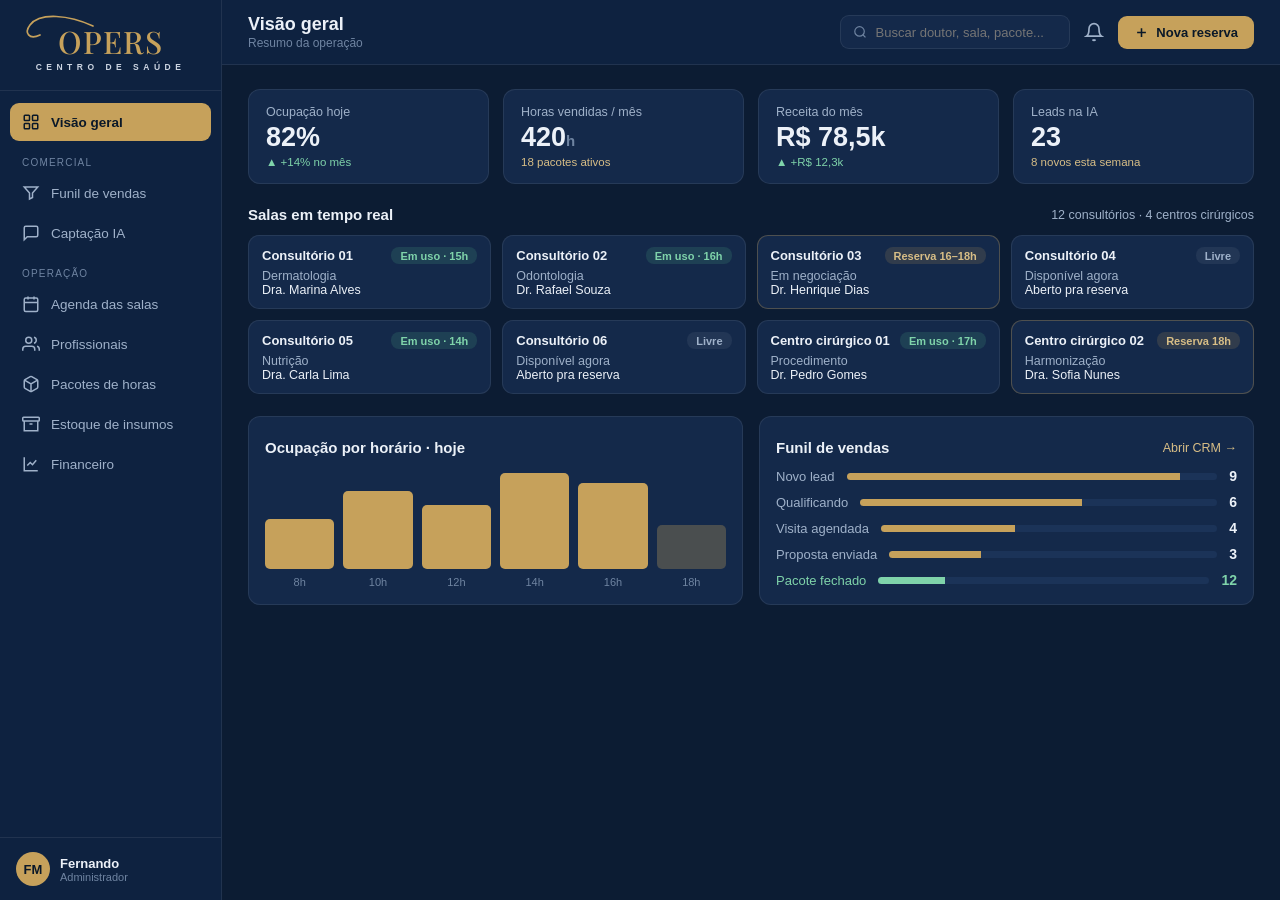
==== index.html @ e20039f2 "Sistema Opers Med + App do profissional" ====
<!doctype html>
<html lang="pt-br">
<head>
<meta charset="utf-8" />
<meta name="viewport" content="width=device-width, initial-scale=1" />
<title>OPERS — Sistema de Gestão</title>
<link rel="preconnect" href="https://fonts.googleapis.com">
<link rel="preconnect" href="https://fonts.gstatic.com" crossorigin>
<link href="https://fonts.googleapis.com/css2?family=Playfair+Display:wght@500;600&display=swap" rel="stylesheet">
<style>
  :root{
    --navy0:#0A1828; --navy1:#0C1C33; --navy2:#0E2240; --navy3:#14294A; --navy4:#1B3358;
    --gold:#C6A15B; --gold-l:#D8BE86; --gold-bg:rgba(198,161,91,0.16); --gold-br:rgba(198,161,91,0.32);
    --txt:#ECF1F8; --txt2:#9FB1C9; --txt3:#6F84A1;
    --green:#7FD3AA; --green-bg:rgba(84,185,138,0.16);
    --red:#E08A82; --red-bg:rgba(224,138,130,0.15);
    --br:rgba(255,255,255,0.08); --br2:rgba(255,255,255,0.14);
  }
  *{box-sizing:border-box;margin:0;padding:0}
  body{font-family:-apple-system,BlinkMacSystemFont,'Segoe UI',Roboto,Helvetica,Arial,sans-serif;background:var(--navy1);color:var(--txt);height:100vh;overflow:hidden;font-size:14px}
  .app{display:flex;height:100vh}
  /* Sidebar */
  .side{width:222px;background:var(--navy2);border-right:1px solid var(--br);display:flex;flex-direction:column;flex-shrink:0}
  .brand{display:flex;align-items:center;justify-content:center;padding:22px 20px 18px;border-bottom:1px solid var(--br)}
  .brand .logowrap{position:relative;display:inline-block;text-align:center;padding-top:4px}
  .brand .flourish{position:absolute;top:-9px;left:-13px;width:74px;height:40px;overflow:visible;pointer-events:none}
  .brand .logo{font-family:'Playfair Display',Georgia,serif;color:var(--gold);font-size:31px;letter-spacing:1px;line-height:1;font-weight:500}
  .brand .sub{font-size:8.5px;color:#CDD5E2;letter-spacing:4.5px;margin-top:5px;font-weight:600}
  .nav{flex:1;padding:12px 10px;overflow-y:auto}
  .nav-i{display:flex;align-items:center;gap:11px;padding:10px 12px;border-radius:9px;color:var(--txt2);cursor:pointer;font-size:13.5px;margin-bottom:2px;transition:background .12s}
  .nav-i:hover{background:var(--navy3);color:var(--txt)}
  .nav-i.on{background:var(--gold);color:var(--navy0);font-weight:600}
  .nav-i svg{width:18px;height:18px;flex-shrink:0}
  .nav-sec{font-size:10px;color:var(--txt3);letter-spacing:1.2px;text-transform:uppercase;padding:14px 12px 6px}
  .side-foot{padding:14px 16px;border-top:1px solid var(--br);display:flex;align-items:center;gap:10px}
  .avatar{width:34px;height:34px;border-radius:50%;background:var(--gold);color:var(--navy0);display:flex;align-items:center;justify-content:center;font-weight:600;font-size:13px;flex-shrink:0}
  /* Main */
  .main{flex:1;display:flex;flex-direction:column;min-width:0}
  .top{display:flex;align-items:center;justify-content:space-between;padding:14px 26px;border-bottom:1px solid var(--br);background:var(--navy2);flex-shrink:0}
  .top h1{font-size:18px;font-weight:600}
  .top .crumb{font-size:12px;color:var(--txt3);margin-top:1px}
  .top-r{display:flex;align-items:center;gap:14px}
  .search{display:flex;align-items:center;gap:8px;background:var(--navy3);border:1px solid var(--br);border-radius:9px;padding:8px 12px;color:var(--txt3);width:230px}
  .search input{background:none;border:none;color:var(--txt);outline:none;font-size:13px;width:100%}
  .btn{background:var(--gold);color:var(--navy0);border:none;border-radius:9px;padding:9px 16px;font-size:13px;font-weight:600;cursor:pointer;display:inline-flex;align-items:center;gap:7px}
  .btn:hover{background:var(--gold-l)}
  .btn.ghost{background:transparent;color:var(--txt2);border:1px solid var(--br2)}
  .btn.ghost:hover{background:var(--navy3);color:var(--txt)}
  .icon-btn{color:var(--txt2);cursor:pointer;display:flex}
  .icon-btn:hover{color:var(--txt)}
  .content{flex:1;overflow-y:auto;padding:24px 26px}
  .screen{display:none}
  .screen.on{display:block;animation:fade .25s ease}
  @keyframes fade{from{opacity:0;transform:translateY(6px)}to{opacity:1;transform:none}}
  /* Cards & grids */
  .kpis{display:grid;grid-template-columns:repeat(4,1fr);gap:14px;margin-bottom:22px}
  .kpi{background:var(--navy3);border:1px solid var(--br);border-radius:12px;padding:15px 17px}
  .kpi .l{font-size:12.5px;color:var(--txt2)}
  .kpi .v{font-size:27px;font-weight:600;margin:3px 0}
  .kpi .d{font-size:11.5px}
  .up{color:var(--green)} .gd{color:var(--gold-l)} .dn{color:var(--red)} .mut{color:var(--txt3)}
  .sec-h{display:flex;align-items:center;justify-content:space-between;margin:6px 0 12px}
  .sec-h h2{font-size:15px;font-weight:600}
  .sec-h .meta{font-size:12.5px;color:var(--txt2)}
  .card{background:var(--navy3);border:1px solid var(--br);border-radius:12px;padding:16px}
  .grid2{display:grid;grid-template-columns:1fr 1fr;gap:16px}
  .rooms{display:grid;grid-template-columns:repeat(4,minmax(0,1fr));gap:11px;margin-bottom:22px}
  .room{background:var(--navy3);border:1px solid var(--br);border-radius:11px;padding:11px 13px}
  .room.r-res{border-color:var(--gold-br)} .room.r-bus{}
  .room .rt{display:flex;justify-content:space-between;align-items:center;gap:6px;flex-wrap:wrap;margin-bottom:5px}
  .room .rn{font-size:13px;font-weight:600;white-space:nowrap}
  .room .rs{font-size:12.5px;color:var(--txt2)}
  .room .rd{font-size:12.5px;color:var(--txt)}
  .pill{font-size:11px;padding:2.5px 9px;border-radius:8px;font-weight:600;white-space:nowrap}
  .p-green{background:var(--green-bg);color:var(--green)}
  .p-gold{background:var(--gold-bg);color:var(--gold-l)}
  .p-mut{background:rgba(255,255,255,0.06);color:var(--txt2)}
  .p-red{background:var(--red-bg);color:var(--red)}
  /* bars */
  .bars{display:flex;align-items:flex-end;gap:9px;height:120px}
  .bar-c{flex:1;display:flex;flex-direction:column;align-items:center;gap:7px}
  .bar{width:100%;background:var(--gold);border-radius:5px}
  .bar.lite{background:rgba(198,161,91,0.3)}
  .bar-l{font-size:11px;color:var(--txt3)}
  /* table */
  table{width:100%;border-collapse:collapse}
  th{text-align:left;font-size:11.5px;color:var(--txt3);text-transform:uppercase;letter-spacing:.5px;font-weight:600;padding:10px 12px;border-bottom:1px solid var(--br)}
  td{padding:12px;border-bottom:1px solid var(--br);font-size:13.5px;color:var(--txt)}
  tr:last-child td{border-bottom:none}
  tr:hover td{background:rgba(255,255,255,0.02)}
  .who{display:flex;align-items:center;gap:10px}
  .who .av{width:30px;height:30px;border-radius:50%;background:var(--gold-bg);color:var(--gold-l);display:flex;align-items:center;justify-content:center;font-size:11px;font-weight:600;flex-shrink:0}
  .who .nm{font-weight:600;font-size:13px} .who .sp{font-size:12px;color:var(--txt2)}
  .progress{height:6px;background:var(--navy4);border-radius:4px;overflow:hidden;width:90px;margin-top:4px}
  .progress > div{height:100%;background:var(--gold)}
  /* kanban */
  .kanban{display:grid;grid-template-columns:repeat(5,minmax(0,1fr));gap:12px;align-items:start}
  .kcol{background:var(--navy2);border:1px solid var(--br);border-radius:12px;display:flex;flex-direction:column;min-height:200px}
  .kcol-h{padding:12px 13px;border-bottom:1px solid var(--br)}
  .kcol-h .t{font-size:12.5px;font-weight:600;display:flex;align-items:center;gap:7px}
  .kcol-h .dot{width:8px;height:8px;border-radius:50%}
  .kcol-h .m{font-size:11.5px;color:var(--txt3);margin-top:3px}
  .kbody{padding:10px;display:flex;flex-direction:column;gap:9px;flex:1;min-height:60px}
  .kbody.drag{background:rgba(198,161,91,0.06);border-radius:8px}
  .lead{background:var(--navy3);border:1px solid var(--br);border-radius:10px;padding:11px;cursor:grab}
  .lead:active{cursor:grabbing}
  .lead.dragging{opacity:.4}
  .lead .ln{font-size:13px;font-weight:600}
  .lead .lsp{font-size:12px;color:var(--txt2);margin:1px 0 8px}
  .lead .lf{display:flex;align-items:center;justify-content:space-between}
  .lead .val{font-size:13px;font-weight:600;color:var(--gold-l)}
  .tag{font-size:10.5px;padding:2px 7px;border-radius:6px;font-weight:600}
  .t-ia{background:var(--gold-bg);color:var(--gold-l)} .t-traf{background:rgba(127,160,211,0.16);color:#9FB1C9} .t-ind{background:var(--green-bg);color:var(--green)}
  .lead .age{font-size:11px;color:var(--txt3);margin-top:6px}
  /* agenda */
  .agtable{width:100%;border-collapse:collapse;background:var(--navy3);border-radius:12px;overflow:hidden;border:1px solid var(--br)}
  .agtable th{padding:11px 8px;text-align:center;font-size:11.5px}
  .agtable td{padding:0;border:1px solid var(--br);text-align:center}
  .agtable td.room-lbl{text-align:left;padding:11px 13px;font-weight:600;font-size:12.5px;background:var(--navy2);white-space:nowrap}
  .slot{height:46px;display:flex;align-items:center;justify-content:center;font-size:11px;font-weight:600;cursor:default;margin:3px;border-radius:7px}
  .slot.busy{background:var(--green-bg);color:var(--green)}
  .slot.res{background:var(--gold-bg);color:var(--gold-l)}
  .slot.free{background:rgba(255,255,255,0.03);color:var(--txt3);cursor:pointer;border:1px dashed var(--br2)}
  .slot.free:hover{background:var(--gold-bg);color:var(--gold-l);border-color:var(--gold-br)}
  .legend{display:flex;gap:18px;margin:14px 2px 0;font-size:12px;color:var(--txt2)}
  .legend i{display:inline-block;width:11px;height:11px;border-radius:3px;margin-right:6px;vertical-align:-1px}
  /* plans */
  .plans{display:grid;grid-template-columns:repeat(4,1fr);gap:14px;margin-bottom:24px}
  .plan{background:var(--navy3);border:1px solid var(--br);border-radius:13px;padding:18px}
  .plan.feat{border-color:var(--gold-br);background:linear-gradient(180deg,rgba(198,161,91,0.08),var(--navy3))}
  .plan .pn{color:var(--gold-l);font-size:15px;font-weight:600}
  .plan .pp{font-size:30px;font-weight:600;margin:8px 0 2px}
  .plan .pp small{font-size:13px;color:var(--txt3);font-weight:400}
  .plan ul{list-style:none;margin:14px 0;font-size:12.5px;color:var(--txt2)}
  .plan li{padding:5px 0;display:flex;align-items:center;gap:8px}
  .plan li svg{width:15px;height:15px;color:var(--gold)}
  /* chat */
  .chat{background:var(--navy2);border:1px solid var(--br);border-radius:12px;padding:16px;height:430px;display:flex;flex-direction:column}
  .chat-h{display:flex;align-items:center;gap:10px;padding-bottom:12px;border-bottom:1px solid var(--br);margin-bottom:12px}
  .chat-msgs{flex:1;overflow-y:auto;display:flex;flex-direction:column;gap:9px;padding-right:4px}
  .msg{max-width:78%;padding:9px 12px;border-radius:12px;font-size:13px;line-height:1.45}
  .msg.them{background:var(--navy3);align-self:flex-start;border-bottom-left-radius:3px}
  .msg.ia{background:var(--gold);color:var(--navy0);align-self:flex-end;border-bottom-right-radius:3px;font-weight:500}
  .msg .tm{font-size:10px;opacity:.6;margin-top:3px;display:block}
  /* modal */
  .overlay{position:fixed;inset:0;background:rgba(5,12,24,0.66);display:none;align-items:center;justify-content:center;z-index:50}
  .overlay.on{display:flex}
  .modal{background:var(--navy2);border:1px solid var(--br2);border-radius:14px;padding:22px;width:380px;max-width:92vw}
  .modal h3{font-size:16px;margin-bottom:4px}
  .modal p.s{font-size:13px;color:var(--txt2);margin-bottom:16px}
  .field{margin-bottom:13px}
  .field label{font-size:12px;color:var(--txt2);display:block;margin-bottom:5px}
  .field select,.field input{width:100%;background:var(--navy3);border:1px solid var(--br2);border-radius:9px;padding:9px 11px;color:var(--txt);font-size:13px;outline:none}
  .modal-foot{display:flex;gap:10px;justify-content:flex-end;margin-top:18px}
  /* toast */
  .toast{position:fixed;bottom:24px;left:50%;transform:translateX(-50%) translateY(80px);background:var(--green);color:var(--navy0);padding:12px 20px;border-radius:10px;font-weight:600;font-size:13px;z-index:60;opacity:0;transition:all .3s;display:flex;align-items:center;gap:8px}
  .toast.on{transform:translateX(-50%) translateY(0);opacity:1}
  .content::-webkit-scrollbar,.chat-msgs::-webkit-scrollbar,.nav::-webkit-scrollbar{width:8px}
  .content::-webkit-scrollbar-thumb,.chat-msgs::-webkit-scrollbar-thumb{background:var(--navy4);border-radius:4px}
  .typing{display:flex;gap:4px;padding:10px 14px;background:var(--navy3);border-radius:12px;align-self:flex-start;width:fit-content}
  .typing span{width:7px;height:7px;border-radius:50%;background:var(--txt3);animation:tp 1s infinite}
  .typing span:nth-child(2){animation-delay:.2s}.typing span:nth-child(3){animation-delay:.4s}
  @keyframes tp{0%,60%,100%{opacity:.3}30%{opacity:1}}
</style>
</head>
<body>
<div class="app">
  <!-- SIDEBAR -->
  <aside class="side">
    <div class="brand">
      <div class="logowrap">
        <svg class="flourish" viewBox="0 0 74 40" fill="none"><path d="M70 13 C 46 2, 17 -1, 7 12 C 1 20, 6 27, 17 22" stroke="#C6A15B" stroke-width="1.7" stroke-linecap="round"/></svg>
        <div class="logo">OPERS</div>
        <div class="sub">CENTRO DE SAÚDE</div>
      </div>
    </div>
    <nav class="nav" id="nav">
      <div class="nav-i on" data-s="dash" data-t="Visão geral" data-c="Resumo da operação">
        <svg viewBox="0 0 24 24" fill="none" stroke="currentColor" stroke-width="2"><rect x="3" y="3" width="7" height="7" rx="1"/><rect x="14" y="3" width="7" height="7" rx="1"/><rect x="14" y="14" width="7" height="7" rx="1"/><rect x="3" y="14" width="7" height="7" rx="1"/></svg>
        Visão geral
      </div>
      <div class="nav-sec">Comercial</div>
      <div class="nav-i" data-s="funil" data-t="Funil de vendas" data-c="CRM · arraste os leads entre as etapas">
        <svg viewBox="0 0 24 24" fill="none" stroke="currentColor" stroke-width="2"><path d="M3 4h18l-7 8v6l-4 2v-8z"/></svg>
        Funil de vendas
      </div>
      <div class="nav-i" data-s="ia" data-t="Captação IA" data-c="A IA vende pacote e agenda sozinha · 24h">
        <svg viewBox="0 0 24 24" fill="none" stroke="currentColor" stroke-width="2"><path d="M21 15a2 2 0 0 1-2 2H7l-4 4V5a2 2 0 0 1 2-2h14a2 2 0 0 1 2 2z"/></svg>
        Captação IA
      </div>
      <div class="nav-sec">Operação</div>
      <div class="nav-i" data-s="agenda" data-t="Agenda das salas" data-c="Ocupação por hora · hoje">
        <svg viewBox="0 0 24 24" fill="none" stroke="currentColor" stroke-width="2"><rect x="3" y="4" width="18" height="18" rx="2"/><path d="M16 2v4M8 2v4M3 10h18"/></svg>
        Agenda das salas
      </div>
      <div class="nav-i" data-s="prof" data-t="Profissionais" data-c="Doutores com pacote ativo">
        <svg viewBox="0 0 24 24" fill="none" stroke="currentColor" stroke-width="2"><path d="M17 21v-2a4 4 0 0 0-4-4H5a4 4 0 0 0-4 4v2"/><circle cx="9" cy="7" r="4"/><path d="M23 21v-2a4 4 0 0 0-3-3.87M16 3.13a4 4 0 0 1 0 7.75"/></svg>
        Profissionais
      </div>
      <div class="nav-i" data-s="pacotes" data-t="Pacotes de horas" data-c="Planos e pacotes vendidos">
        <svg viewBox="0 0 24 24" fill="none" stroke="currentColor" stroke-width="2"><path d="M21 16V8a2 2 0 0 0-1-1.73l-7-4a2 2 0 0 0-2 0l-7 4A2 2 0 0 0 3 8v8a2 2 0 0 0 1 1.73l7 4a2 2 0 0 0 2 0l7-4A2 2 0 0 0 21 16z"/><path d="M3.27 6.96 12 12l8.73-5.04M12 22V12"/></svg>
        Pacotes de horas
      </div>
      <div class="nav-i" data-s="estoque" data-t="Estoque de insumos" data-c="Toxinas, preenchedores e bioestimuladores">
        <svg viewBox="0 0 24 24" fill="none" stroke="currentColor" stroke-width="2"><path d="M21 8v13H3V8"/><rect x="1" y="3" width="22" height="5" rx="1"/><path d="M10 12h4"/></svg>
        Estoque de insumos
      </div>
      <div class="nav-i" data-s="fin" data-t="Financeiro" data-c="Receita e renovações">
        <svg viewBox="0 0 24 24" fill="none" stroke="currentColor" stroke-width="2"><path d="M3 3v18h18"/><path d="M7 14l4-4 3 3 5-6"/></svg>
        Financeiro
      </div>
    </nav>
    <div class="side-foot">
      <div class="avatar">FM</div>
      <div>
        <div style="font-size:13px;font-weight:600">Fernando</div>
        <div style="font-size:11px;color:var(--txt3)">Administrador</div>
      </div>
    </div>
  </aside>

  <!-- MAIN -->
  <div class="main">
    <header class="top">
      <div>
        <h1 id="pageTitle">Visão geral</h1>
        <div class="crumb" id="pageCrumb">Resumo da operação</div>
      </div>
      <div class="top-r">
        <div class="search">
          <svg width="16" height="16" viewBox="0 0 24 24" fill="none" stroke="currentColor" stroke-width="2"><circle cx="11" cy="11" r="8"/><path d="m21 21-4.3-4.3"/></svg>
          <input placeholder="Buscar doutor, sala, pacote..." />
        </div>
        <div class="icon-btn">
          <svg width="20" height="20" viewBox="0 0 24 24" fill="none" stroke="currentColor" stroke-width="2"><path d="M18 8A6 6 0 0 0 6 8c0 7-3 9-3 9h18s-3-2-3-9M13.73 21a2 2 0 0 1-3.46 0"/></svg>
        </div>
        <button class="btn" id="topAction" onclick="openModal()">
          <svg width="15" height="15" viewBox="0 0 24 24" fill="none" stroke="currentColor" stroke-width="2.5"><path d="M12 5v14M5 12h14"/></svg>
          Nova reserva
        </button>
      </div>
    </header>

    <div class="content">

      <!-- DASHBOARD -->
      <section class="screen on" id="dash">
        <div class="kpis">
          <div class="kpi"><div class="l">Ocupação hoje</div><div class="v">82%</div><div class="d up">▲ +14% no mês</div></div>
          <div class="kpi"><div class="l">Horas vendidas / mês</div><div class="v">420<small style="font-size:15px;color:var(--txt3)">h</small></div><div class="d gd">18 pacotes ativos</div></div>
          <div class="kpi"><div class="l">Receita do mês</div><div class="v">R$ 78,5k</div><div class="d up">▲ +R$ 12,3k</div></div>
          <div class="kpi"><div class="l">Leads na IA</div><div class="v">23</div><div class="d gd">8 novos esta semana</div></div>
        </div>

        <div class="sec-h"><h2>Salas em tempo real</h2><span class="meta">12 consultórios · 4 centros cirúrgicos</span></div>
        <div class="rooms">
          <div class="room"><div class="rt"><span class="rn">Consultório 01</span><span class="pill p-green">Em uso · 15h</span></div><div class="rs">Dermatologia</div><div class="rd">Dra. Marina Alves</div></div>
          <div class="room"><div class="rt"><span class="rn">Consultório 02</span><span class="pill p-green">Em uso · 16h</span></div><div class="rs">Odontologia</div><div class="rd">Dr. Rafael Souza</div></div>
          <div class="room r-res"><div class="rt"><span class="rn">Consultório 03</span><span class="pill p-gold">Reserva 16–18h</span></div><div class="rs">Em negociação</div><div class="rd">Dr. Henrique Dias</div></div>
          <div class="room"><div class="rt"><span class="rn">Consultório 04</span><span class="pill p-mut">Livre</span></div><div class="rs">Disponível agora</div><div class="rd mut">Aberto pra reserva</div></div>
          <div class="room"><div class="rt"><span class="rn">Consultório 05</span><span class="pill p-green">Em uso · 14h</span></div><div class="rs">Nutrição</div><div class="rd">Dra. Carla Lima</div></div>
          <div class="room"><div class="rt"><span class="rn">Consultório 06</span><span class="pill p-mut">Livre</span></div><div class="rs">Disponível agora</div><div class="rd mut">Aberto pra reserva</div></div>
          <div class="room"><div class="rt"><span class="rn">Centro cirúrgico 01</span><span class="pill p-green">Em uso · 17h</span></div><div class="rs">Procedimento</div><div class="rd">Dr. Pedro Gomes</div></div>
          <div class="room r-res"><div class="rt"><span class="rn">Centro cirúrgico 02</span><span class="pill p-gold">Reserva 18h</span></div><div class="rs">Harmonização</div><div class="rd">Dra. Sofia Nunes</div></div>
        </div>

        <div class="grid2">
          <div class="card">
            <div class="sec-h"><h2>Ocupação por horário · hoje</h2></div>
            <div class="bars">
              <div class="bar-c"><div class="bar" style="height:50px"></div><span class="bar-l">8h</span></div>
              <div class="bar-c"><div class="bar" style="height:78px"></div><span class="bar-l">10h</span></div>
              <div class="bar-c"><div class="bar" style="height:64px"></div><span class="bar-l">12h</span></div>
              <div class="bar-c"><div class="bar" style="height:96px"></div><span class="bar-l">14h</span></div>
              <div class="bar-c"><div class="bar" style="height:86px"></div><span class="bar-l">16h</span></div>
              <div class="bar-c"><div class="bar lite" style="height:44px"></div><span class="bar-l">18h</span></div>
            </div>
          </div>
          <div class="card">
            <div class="sec-h"><h2>Funil de vendas</h2><span class="meta" style="cursor:pointer;color:var(--gold-l)" onclick="go('funil')">Abrir CRM →</span></div>
            <div style="display:flex;flex-direction:column;gap:10px">
              <div style="display:flex;align-items:center;justify-content:space-between"><span style="color:var(--txt2);font-size:13px">Novo lead</span><div style="flex:1;margin:0 12px;height:7px;background:var(--navy4);border-radius:4px;overflow:hidden"><div style="width:90%;height:100%;background:var(--gold)"></div></div><span style="font-weight:600">9</span></div>
              <div style="display:flex;align-items:center;justify-content:space-between"><span style="color:var(--txt2);font-size:13px">Qualificando</span><div style="flex:1;margin:0 12px;height:7px;background:var(--navy4);border-radius:4px;overflow:hidden"><div style="width:62%;height:100%;background:var(--gold)"></div></div><span style="font-weight:600">6</span></div>
              <div style="display:flex;align-items:center;justify-content:space-between"><span style="color:var(--txt2);font-size:13px">Visita agendada</span><div style="flex:1;margin:0 12px;height:7px;background:var(--navy4);border-radius:4px;overflow:hidden"><div style="width:40%;height:100%;background:var(--gold)"></div></div><span style="font-weight:600">4</span></div>
              <div style="display:flex;align-items:center;justify-content:space-between"><span style="color:var(--txt2);font-size:13px">Proposta enviada</span><div style="flex:1;margin:0 12px;height:7px;background:var(--navy4);border-radius:4px;overflow:hidden"><div style="width:28%;height:100%;background:var(--gold)"></div></div><span style="font-weight:600">3</span></div>
              <div style="display:flex;align-items:center;justify-content:space-between"><span style="color:var(--green);font-size:13px">Pacote fechado</span><div style="flex:1;margin:0 12px;height:7px;background:var(--navy4);border-radius:4px;overflow:hidden"><div style="width:20%;height:100%;background:var(--green)"></div></div><span style="font-weight:600;color:var(--green)">12</span></div>
            </div>
          </div>
        </div>
      </section>

      <!-- FUNIL / CRM -->
      <section class="screen" id="funil">
        <div class="kpis" style="grid-template-columns:repeat(4,1fr)">
          <div class="kpi"><div class="l">Leads no funil</div><div class="v">22</div><div class="d gd">R$ 47,2k em negociação</div></div>
          <div class="kpi"><div class="l">Taxa de conversão</div><div class="v">38%</div><div class="d up">▲ +9% no mês</div></div>
          <div class="kpi"><div class="l">Fechados no mês</div><div class="v">12</div><div class="d gd">R$ 26,1k</div></div>
          <div class="kpi"><div class="l">Vindos da IA</div><div class="v">68%</div><div class="d gd">captação automática</div></div>
        </div>
        <div class="sec-h"><h2>Pipeline comercial</h2><span class="meta">Arraste o card pra mover de etapa</span></div>
        <div class="kanban" id="kanban">
          <div class="kcol" data-col="Novo lead">
            <div class="kcol-h"><div class="t"><span class="dot" style="background:#9FB1C9"></span>Novo lead</div><div class="m" data-count>2 leads · R$ 3,3k</div></div>
            <div class="kbody">
              <div class="lead" draggable="true" data-v="1200"><div class="ln">Dra. Sofia Nunes</div><div class="lsp">Psicologia · quer 10h/mês</div><div class="lf"><span class="val">R$ 1.200</span><span class="tag t-ia">IA</span></div><div class="age">há 2 horas</div></div>
              <div class="lead" draggable="true" data-v="2100"><div class="ln">Dr. Marcos Vieira</div><div class="lsp">Cardiologia · 1 turno/sem</div><div class="lf"><span class="val">R$ 2.100</span><span class="tag t-traf">Tráfego</span></div><div class="age">há 5 horas</div></div>
            </div>
          </div>
          <div class="kcol" data-col="Qualificando">
            <div class="kcol-h"><div class="t"><span class="dot" style="background:var(--gold)"></span>Qualificando</div><div class="m" data-count>2 leads · R$ 5,0k</div></div>
            <div class="kbody">
              <div class="lead" draggable="true" data-v="2000"><div class="ln">Dra. Bianca Melo</div><div class="lsp">Estética · período integral</div><div class="lf"><span class="val">R$ 2.000</span><span class="tag t-ia">IA</span></div><div class="age">há 1 dia</div></div>
              <div class="lead" draggable="true" data-v="3000"><div class="ln">Dr. Lucas Pires</div><div class="lsp">Ortopedia · 30h</div><div class="lf"><span class="val">R$ 3.000</span><span class="tag t-ind">Indicação</span></div><div class="age">há 2 dias</div></div>
            </div>
          </div>
          <div class="kcol" data-col="Visita agendada">
            <div class="kcol-h"><div class="t"><span class="dot" style="background:var(--gold)"></span>Visita agendada</div><div class="m" data-count>1 lead · R$ 2,0k</div></div>
            <div class="kbody">
              <div class="lead" draggable="true" data-v="2000"><div class="ln">Dr. Henrique Dias</div><div class="lsp">Dermato · visita qui 14h</div><div class="lf"><span class="val">R$ 2.000</span><span class="tag t-ia">IA</span></div><div class="age">há 6 horas</div></div>
            </div>
          </div>
          <div class="kcol" data-col="Proposta enviada">
            <div class="kcol-h"><div class="t"><span class="dot" style="background:var(--gold)"></span>Proposta enviada</div><div class="m" data-count>2 leads · R$ 4,8k</div></div>
            <div class="kbody">
              <div class="lead" draggable="true" data-v="3600"><div class="ln">Dr. Tiago Ramos</div><div class="lsp">Ortopedia · Plano 40h</div><div class="lf"><span class="val">R$ 3.600</span><span class="tag t-ia">IA</span></div><div class="age">há 3 dias</div></div>
              <div class="lead" draggable="true" data-v="1150"><div class="ln">Dra. Paula Reis</div><div class="lsp">Nutrição · Plano 10h</div><div class="lf"><span class="val">R$ 1.150</span><span class="tag t-traf">Tráfego</span></div><div class="age">há 1 dia</div></div>
            </div>
          </div>
          <div class="kcol" data-col="Pacote fechado">
            <div class="kcol-h"><div class="t"><span class="dot" style="background:var(--green)"></span>Pacote fechado</div><div class="m" data-count>2 leads · R$ 4,7k</div></div>
            <div class="kbody">
              <div class="lead" draggable="true" data-v="2000"><div class="ln">Dra. Marina Alves</div><div class="lsp">Dermato · Plano 20h</div><div class="lf"><span class="val">R$ 2.000</span><span class="tag t-ia">IA</span></div><div class="age">hoje</div></div>
              <div class="lead" draggable="true" data-v="2700"><div class="ln">Dr. Rafael Souza</div><div class="lsp">Odonto · Plano 30h</div><div class="lf"><span class="val">R$ 2.700</span><span class="tag t-ind">Indicação</span></div><div class="age">ontem</div></div>
            </div>
          </div>
        </div>
      </section>

      <!-- CAPTAÇÃO IA -->
      <section class="screen" id="ia">
        <div class="grid2" style="grid-template-columns:1.1fr 1fr">
          <div class="chat">
            <div class="chat-h">
              <div class="avatar" style="background:var(--green);color:var(--navy0)">IA</div>
              <div style="flex:1">
                <div style="font-weight:600;font-size:14px">Recepção IA · Opers</div>
                <div style="font-size:11.5px;color:var(--green)">● online 24h · WhatsApp</div>
              </div>
              <button class="btn ghost" onclick="playChat()">▶ Reproduzir conversa</button>
            </div>
            <div class="chat-msgs" id="chatMsgs">
              <div class="msg them">Oi, vi o anúncio de vocês. Sou dermatologista, queria saber como funciona pra usar uma sala.<span class="tm">21:47</span></div>
            </div>
          </div>
          <div class="card">
            <div class="sec-h"><h2>Leads que a IA está atendendo</h2></div>
            <table>
              <tr><td><div class="who"><div class="av">BM</div><div><div class="nm">Dra. Bianca Melo</div><div class="sp">Estética</div></div></div></td><td style="text-align:right"><span class="pill p-green">Plano 20h vendido</span></td></tr>
              <tr><td><div class="who"><div class="av">HD</div><div><div class="nm">Dr. Henrique Dias</div><div class="sp">Dermato · reservou 16–18h</div></div></div></td><td style="text-align:right"><span class="pill p-gold">Visita agendada</span></td></tr>
              <tr><td><div class="who"><div class="av">TR</div><div><div class="nm">Dr. Tiago Ramos</div><div class="sp">Ortopedia · centro cirúrgico</div></div></div></td><td style="text-align:right"><span class="pill p-mut">Qualificando</span></td></tr>
              <tr><td><div class="who"><div class="av">SN</div><div><div class="nm">Dra. Sofia Nunes</div><div class="sp">Psicologia</div></div></div></td><td style="text-align:right"><span class="pill p-mut">Novo lead</span></td></tr>
              <tr><td><div class="who"><div class="av">CL</div><div><div class="nm">Dra. Carla Lima</div><div class="sp">Renovação de pacote</div></div></div></td><td style="text-align:right"><span class="pill p-gold">Renovando 10h</span></td></tr>
            </table>
            <div style="margin-top:16px;padding:13px;background:var(--gold-bg);border-radius:10px;font-size:12.5px;color:var(--gold-l)">
              <strong>+ R$ 9.300</strong> em pacotes fechados pela IA esta semana — fora do horário comercial.
            </div>
          </div>
        </div>
      </section>

      <!-- AGENDA -->
      <section class="screen" id="agenda">
        <div class="sec-h"><h2>Agenda · segunda, 23 de junho</h2><span class="meta">Clique num horário livre pra reservar</span></div>
        <table class="agtable" id="agtable">
          <tr>
            <th class="room-lbl" style="background:var(--navy2)">Sala</th>
            <th>08h</th><th>10h</th><th>12h</th><th>14h</th><th>16h</th><th>18h</th>
          </tr>
        </table>
        <div class="legend">
          <span><i style="background:var(--green)"></i>Em uso</span>
          <span><i style="background:var(--gold)"></i>Reservado</span>
          <span><i style="background:rgba(255,255,255,0.1)"></i>Livre (clique pra reservar)</span>
        </div>
      </section>

      <!-- PROFISSIONAIS -->
      <section class="screen" id="prof">
        <div class="sec-h"><h2>Profissionais com pacote ativo</h2><span class="meta">14 doutores ativos</span></div>
        <div class="card" style="padding:4px 4px">
          <table>
            <tr><th>Profissional</th><th>Plano</th><th>Horas restantes</th><th>Status</th><th>Próximo horário</th></tr>
            <tr><td><div class="who"><div class="av">MA</div><div><div class="nm">Dra. Marina Alves</div><div class="sp">Dermatologia</div></div></div></td><td>Plano 20h</td><td><div>14h de 20h</div><div class="progress"><div style="width:70%"></div></div></td><td><span class="pill p-green">Ativo</span></td><td>qua, 10h</td></tr>
            <tr><td><div class="who"><div class="av">RS</div><div><div class="nm">Dr. Rafael Souza</div><div class="sp">Odontologia</div></div></div></td><td>Plano 30h</td><td><div>22h de 30h</div><div class="progress"><div style="width:73%"></div></div></td><td><span class="pill p-green">Ativo</span></td><td>seg, 16h</td></tr>
            <tr><td><div class="who"><div class="av">CL</div><div><div class="nm">Dra. Carla Lima</div><div class="sp">Nutrição</div></div></div></td><td>Plano 10h</td><td><div>3h de 10h</div><div class="progress"><div style="width:30%;background:var(--red)"></div></div></td><td><span class="pill p-red">Renovar</span></td><td>hoje, 14h</td></tr>
            <tr><td><div class="who"><div class="av">PG</div><div><div class="nm">Dr. Pedro Gomes</div><div class="sp">Cirurgia plástica</div></div></div></td><td>Plano 40h</td><td><div>31h de 40h</div><div class="progress"><div style="width:78%"></div></div></td><td><span class="pill p-green">Ativo</span></td><td>hoje, 15h</td></tr>
            <tr><td><div class="who"><div class="av">AR</div><div><div class="nm">Dra. Ana Reis</div><div class="sp">Psicologia</div></div></div></td><td>Plano 10h</td><td><div>6h de 10h</div><div class="progress"><div style="width:60%"></div></div></td><td><span class="pill p-green">Ativo</span></td><td>ter, 09h</td></tr>
            <tr><td><div class="who"><div class="av">JM</div><div><div class="nm">Dr. João Martins</div><div class="sp">Ortopedia</div></div></div></td><td>Plano 20h</td><td><div>11h de 20h</div><div class="progress"><div style="width:55%"></div></div></td><td><span class="pill p-green">Ativo</span></td><td>qui, 11h</td></tr>
          </table>
        </div>
      </section>

      <!-- PACOTES -->
      <section class="screen" id="pacotes">
        <div class="sec-h"><h2>Planos de horas</h2><span class="meta">Você traz o procedimento. A Opers entrega o padrão.</span></div>
        <div style="margin-bottom:16px;padding:12px 16px;background:var(--gold-bg);border:1px solid var(--gold-br);border-radius:11px;font-size:13.5px;color:var(--gold-l)">
          <strong>★ Ação especial · horas em dobro</strong> — pague pelas horas e use o dobro. Prazo de uso indeterminado (fora dos 6 meses padrão).
        </div>
        <div class="plans">
          <div class="plan"><div class="pn">Plano 10h</div><div class="pp">R$ 1.300<small>/pacote</small></div><ul><li><svg viewBox="0 0 24 24" fill="none" stroke="currentColor" stroke-width="3"><path d="M20 6 9 17l-5-5"/></svg>Vira 20h na ação</li><li><svg viewBox="0 0 24 24" fill="none" stroke="currentColor" stroke-width="3"><path d="M20 6 9 17l-5-5"/></svg>Hora a R$ 60</li><li><svg viewBox="0 0 24 24" fill="none" stroke="currentColor" stroke-width="3"><path d="M20 6 9 17l-5-5"/></svg>Prazo indeterminado</li></ul></div>
          <div class="plan"><div class="pn">Plano 20h</div><div class="pp">R$ 2.600<small>/pacote</small></div><ul><li><svg viewBox="0 0 24 24" fill="none" stroke="currentColor" stroke-width="3"><path d="M20 6 9 17l-5-5"/></svg>Vira 40h na ação</li><li><svg viewBox="0 0 24 24" fill="none" stroke="currentColor" stroke-width="3"><path d="M20 6 9 17l-5-5"/></svg>Hora a R$ 60</li><li><svg viewBox="0 0 24 24" fill="none" stroke="currentColor" stroke-width="3"><path d="M20 6 9 17l-5-5"/></svg>Prazo indeterminado</li></ul></div>
          <div class="plan feat"><div class="pn">Plano 30h ★</div><div class="pp">R$ 3.900<small>/pacote</small></div><ul><li><svg viewBox="0 0 24 24" fill="none" stroke="currentColor" stroke-width="3"><path d="M20 6 9 17l-5-5"/></svg>Vira 60h na ação</li><li><svg viewBox="0 0 24 24" fill="none" stroke="currentColor" stroke-width="3"><path d="M20 6 9 17l-5-5"/></svg>Hora a R$ 60</li><li><svg viewBox="0 0 24 24" fill="none" stroke="currentColor" stroke-width="3"><path d="M20 6 9 17l-5-5"/></svg>Mais vendido</li></ul></div>
          <div class="plan"><div class="pn">Plano 40h</div><div class="pp">R$ 5.200<small>/pacote</small></div><ul><li><svg viewBox="0 0 24 24" fill="none" stroke="currentColor" stroke-width="3"><path d="M20 6 9 17l-5-5"/></svg>Vira 80h na ação</li><li><svg viewBox="0 0 24 24" fill="none" stroke="currentColor" stroke-width="3"><path d="M20 6 9 17l-5-5"/></svg>Hora a R$ 60</li><li><svg viewBox="0 0 24 24" fill="none" stroke="currentColor" stroke-width="3"><path d="M20 6 9 17l-5-5"/></svg>Prazo indeterminado</li></ul></div>
        </div>
        <div class="sec-h"><h2>Pacotes vendidos recentemente</h2></div>
        <div class="card" style="padding:4px 4px">
          <table>
            <tr><th>Profissional</th><th>Plano</th><th>Valor</th><th>Origem</th><th>Data</th></tr>
            <tr><td>Dra. Marina Alves</td><td>Plano 20h</td><td>R$ 2.600</td><td><span class="tag t-ia">IA</span></td><td>hoje</td></tr>
            <tr><td>Dr. Rafael Souza</td><td>Plano 30h</td><td>R$ 3.900</td><td><span class="tag t-ind">Indicação</span></td><td>ontem</td></tr>
            <tr><td>Dra. Bianca Melo</td><td>Plano 20h</td><td>R$ 2.600</td><td><span class="tag t-ia">IA</span></td><td>2 dias</td></tr>
            <tr><td>Dr. Pedro Gomes</td><td>Plano 40h</td><td>R$ 5.200</td><td><span class="tag t-traf">Tráfego</span></td><td>3 dias</td></tr>
          </table>
        </div>
      </section>

      <!-- ESTOQUE -->
      <section class="screen" id="estoque">
        <div class="kpis">
          <div class="kpi"><div class="l">Valor em estoque</div><div class="v">R$ 24,2k</div><div class="d gd">7 produtos</div></div>
          <div class="kpi"><div class="l">Vendas de insumos / mês</div><div class="v">R$ 18,4k</div><div class="d up">▲ +R$ 4,1k</div></div>
          <div class="kpi"><div class="l">Abaixo do mínimo</div><div class="v">3</div><div class="d dn">repor esta semana</div></div>
          <div class="kpi"><div class="l">Margem média</div><div class="v">34%</div><div class="d gd">por procedimento</div></div>
        </div>
        <div class="sec-h"><h2>Insumos em estoque</h2><span class="meta">Galderma · vendidos direto pro doutor</span></div>
        <div class="card" style="padding:4px 4px">
          <table>
            <tr><th>Produto</th><th>Categoria</th><th>Preço unit.</th><th>Estoque</th><th>Status</th></tr>
            <tr><td><div class="nm" style="font-weight:600">Dysport 300 UI · Galderma</div></td><td>Toxina botulínica</td><td>R$ 880,75</td><td>8 un</td><td><span class="pill p-green">Em estoque</span></td></tr>
            <tr><td><div class="nm" style="font-weight:600">Dysport 500 UI · Galderma</div></td><td>Toxina botulínica</td><td>R$ 1.467,92</td><td>3 un</td><td><span class="pill p-gold">Estoque baixo</span></td></tr>
            <tr><td><div class="nm" style="font-weight:600">Nabota 100 U</div></td><td>Toxina botulínica</td><td>R$ 679,00</td><td>12 un</td><td><span class="pill p-green">Em estoque</span></td></tr>
            <tr><td><div class="nm" style="font-weight:600">Restylane Lyft 1ml · Galderma</div></td><td>Preenchedor</td><td>R$ 315,00</td><td>2 un</td><td><span class="pill p-red">Repor</span></td></tr>
            <tr><td><div class="nm" style="font-weight:600">Restylane Lidocaine c/1 · Galderma</div></td><td>Preenchedor</td><td>R$ 315,00</td><td>6 un</td><td><span class="pill p-green">Em estoque</span></td></tr>
            <tr><td><div class="nm" style="font-weight:600">Restylane Lidocaine 1ml · Galderma</div></td><td>Preenchedor</td><td>R$ 337,00</td><td>5 un</td><td><span class="pill p-green">Em estoque</span></td></tr>
            <tr><td><div class="nm" style="font-weight:600">Restylane Skinboosters Vital Light</div></td><td>Bioestimulador</td><td>R$ 384,00</td><td>1 un</td><td><span class="pill p-red">Repor</span></td></tr>
          </table>
        </div>
        <div style="margin-top:16px;padding:13px 15px;background:var(--gold-bg);border-radius:10px;font-size:13px;color:var(--gold-l)">
          <strong>Insumo + sala no mesmo sistema:</strong> o doutor reserva o horário e já compra a toxina/preenchedor ali — receita extra e fidelização em cada procedimento.
        </div>
      </section>

      <!-- FINANCEIRO -->
      <section class="screen" id="fin">
        <div class="kpis">
          <div class="kpi"><div class="l">Receita do mês</div><div class="v">R$ 78,5k</div><div class="d up">▲ +18,6%</div></div>
          <div class="kpi"><div class="l">Ticket médio</div><div class="v">R$ 2.180</div><div class="d gd">por pacote</div></div>
          <div class="kpi"><div class="l">Pacotes vendidos</div><div class="v">18</div><div class="d gd">no mês</div></div>
          <div class="kpi"><div class="l">Renovações pendentes</div><div class="v">4</div><div class="d dn">R$ 7,9k a recuperar</div></div>
        </div>
        <div class="grid2" style="grid-template-columns:1.4fr 1fr">
          <div class="card">
            <div class="sec-h"><h2>Receita dos últimos 6 meses</h2></div>
            <div class="bars" style="height:150px">
              <div class="bar-c"><div class="bar" style="height:62px"></div><span class="bar-l">jan</span></div>
              <div class="bar-c"><div class="bar" style="height:74px"></div><span class="bar-l">fev</span></div>
              <div class="bar-c"><div class="bar" style="height:88px"></div><span class="bar-l">mar</span></div>
              <div class="bar-c"><div class="bar" style="height:96px"></div><span class="bar-l">abr</span></div>
              <div class="bar-c"><div class="bar" style="height:112px"></div><span class="bar-l">mai</span></div>
              <div class="bar-c"><div class="bar" style="height:138px"></div><span class="bar-l">jun</span></div>
            </div>
          </div>
          <div class="card">
            <div class="sec-h"><h2>Receita por especialidade</h2></div>
            <div style="display:flex;flex-direction:column;gap:13px;margin-top:6px">
              <div><div style="display:flex;justify-content:space-between;font-size:13px;margin-bottom:5px"><span style="color:var(--txt2)">Estética / Harmonização</span><span style="font-weight:600">R$ 28,4k</span></div><div style="height:7px;background:var(--navy4);border-radius:4px;overflow:hidden"><div style="width:86%;height:100%;background:var(--gold)"></div></div></div>
              <div><div style="display:flex;justify-content:space-between;font-size:13px;margin-bottom:5px"><span style="color:var(--txt2)">Dermatologia</span><span style="font-weight:600">R$ 18,2k</span></div><div style="height:7px;background:var(--navy4);border-radius:4px;overflow:hidden"><div style="width:62%;height:100%;background:var(--gold)"></div></div></div>
              <div><div style="display:flex;justify-content:space-between;font-size:13px;margin-bottom:5px"><span style="color:var(--txt2)">Odontologia</span><span style="font-weight:600">R$ 14,1k</span></div><div style="height:7px;background:var(--navy4);border-radius:4px;overflow:hidden"><div style="width:48%;height:100%;background:var(--gold)"></div></div></div>
              <div><div style="display:flex;justify-content:space-between;font-size:13px;margin-bottom:5px"><span style="color:var(--txt2)">Produtos / insumos</span><span style="font-weight:600">R$ 18,4k</span></div><div style="height:7px;background:var(--navy4);border-radius:4px;overflow:hidden"><div style="width:62%;height:100%;background:var(--green)"></div></div></div>
            </div>
          </div>
        </div>
      </section>

    </div>
  </div>
</div>

<!-- MODAL RESERVA -->
<div class="overlay" id="overlay">
  <div class="modal">
    <h3>Reservar sala</h3>
    <p class="s" id="modalSlot">Selecione o profissional e confirme a reserva.</p>
    <div class="field"><label>Profissional</label><select id="mProf"><option>Dra. Marina Alves — Dermato</option><option>Dr. Rafael Souza — Odonto</option><option>Dra. Bianca Melo — Estética</option><option>Dr. Henrique Dias — Dermato</option><option>Dr. Pedro Gomes — Cirurgia</option></select></div>
    <div class="field"><label>Duração</label><select><option>1 hora</option><option>2 horas</option><option>3 horas</option></select></div>
    <div class="modal-foot">
      <button class="btn ghost" onclick="closeModal()">Cancelar</button>
      <button class="btn" onclick="confirmRes()">Confirmar reserva</button>
    </div>
  </div>
</div>

<div class="toast" id="toast"></div>

<script>
  // ---------- Navegação ----------
  function go(id){
    document.querySelectorAll('.screen').forEach(s=>s.classList.toggle('on', s.id===id));
    document.querySelectorAll('.nav-i').forEach(n=>n.classList.toggle('on', n.dataset.s===id));
    var item=document.querySelector('.nav-i[data-s="'+id+'"]');
    if(item){document.getElementById('pageTitle').textContent=item.dataset.t;document.getElementById('pageCrumb').textContent=item.dataset.c;}
    var act=document.getElementById('topAction');
    act.style.display = (id==='agenda'||id==='dash') ? 'inline-flex' : 'none';
    document.querySelector('.content').scrollTop=0;
  }
  document.getElementById('nav').addEventListener('click',function(e){
    var i=e.target.closest('.nav-i'); if(i) go(i.dataset.s);
  });

  // ---------- Toast ----------
  function toast(msg){var t=document.getElementById('toast');t.innerHTML='✓ '+msg;t.classList.add('on');setTimeout(()=>t.classList.remove('on'),2600);}

  // ---------- Agenda ----------
  var salas=['Consultório 01','Consultório 02','Consultório 03','Consultório 04','Centro cirúrgico 01','Centro cirúrgico 02'];
  // 0=free,1=busy,2=res
  var grid=[
    [1,1,0,1,0,0],
    [0,1,1,1,1,0],
    [1,0,0,2,2,0],
    [0,0,0,0,0,0],
    [1,1,0,1,1,0],
    [0,0,0,0,1,2]
  ];
  var horas=['08h','10h','12h','14h','16h','18h'];
  function buildAgenda(){
    var t=document.getElementById('agtable');
    // remove old rows except header
    while(t.rows.length>1)t.deleteRow(1);
    salas.forEach((s,ri)=>{
      var tr=t.insertRow();
      var c0=tr.insertCell();c0.className='room-lbl';c0.textContent=s;
      grid[ri].forEach((st,ci)=>{
        var td=tr.insertCell();
        var d=document.createElement('div');
        if(st===1){d.className='slot busy';d.textContent='Em uso';}
        else if(st===2){d.className='slot res';d.textContent='Reservado';}
        else{d.className='slot free';d.textContent='+ livre';d.onclick=()=>openModal(s+' · '+horas[ci],ri,ci,td);}
        td.appendChild(d);
      });
    });
  }
  buildAgenda();

  // ---------- Modal ----------
  var pending=null;
  function openModal(label,ri,ci,td){
    document.getElementById('modalSlot').textContent = label ? ('Horário: '+label) : 'Selecione o profissional e confirme a reserva.';
    pending = (ri!==undefined) ? {ri,ci} : null;
    document.getElementById('overlay').classList.add('on');
  }
  function closeModal(){document.getElementById('overlay').classList.remove('on');pending=null;}
  function confirmRes(){
    var prof=document.getElementById('mProf').value.split(' — ')[0];
    if(pending){grid[pending.ri][pending.ci]=2;buildAgenda();}
    closeModal();
    toast('Sala reservada para '+prof);
  }
  document.getElementById('overlay').addEventListener('click',function(e){if(e.target===this)closeModal();});

  // ---------- Kanban drag & drop ----------
  var dragEl=null;
  function recount(){
    document.querySelectorAll('#kanban .kcol').forEach(col=>{
      var leads=col.querySelectorAll('.lead');
      var sum=0;leads.forEach(l=>sum+=parseInt(l.dataset.v||0));
      var m=col.querySelector('[data-count]');
      if(m)m.textContent=leads.length+' lead'+(leads.length!==1?'s':'')+' · R$ '+(sum/1000).toFixed(1).replace('.',',')+'k';
    });
  }
  function initKanban(){
    document.querySelectorAll('#kanban .lead').forEach(l=>{
      l.addEventListener('dragstart',()=>{dragEl=l;setTimeout(()=>l.classList.add('dragging'),0);});
      l.addEventListener('dragend',()=>{l.classList.remove('dragging');dragEl=null;});
    });
    document.querySelectorAll('#kanban .kbody').forEach(b=>{
      b.addEventListener('dragover',e=>{e.preventDefault();b.classList.add('drag');});
      b.addEventListener('dragleave',()=>b.classList.remove('drag'));
      b.addEventListener('drop',e=>{
        e.preventDefault();b.classList.remove('drag');
        if(dragEl){b.appendChild(dragEl);recount();
          var col=b.closest('.kcol').dataset.col;
          if(col==='Pacote fechado')toast('Negócio ganho! Pacote fechado 🎉');
        }
      });
    });
  }
  initKanban();

  // ---------- Chat IA ----------
  var chatScript=[
    {s:'ia',t:'Oi, doutor! Que bom seu interesse 🙌 Na Opers você não aluga sala fixa — compra pacote de horas e usa quando quiser, com agenda 100% flexível.'},
    {s:'them',t:'Entendi. E quanto custa?'},
    {s:'ia',t:'Temos pacotes de 10h, 20h, 30h e 40h. Pra dermato, o mais escolhido é o de 20h por R$ 2.000 (já com 8% de desconto), válido por 6 meses.'},
    {s:'them',t:'Gostei. Consigo usar quais dias?'},
    {s:'ia',t:'Qualquer dia, inclusive fim de semana — temos 12 consultórios e atendimento 24h. Quer que eu já deixe uma visita agendada pra você conhecer?'},
    {s:'them',t:'Pode ser quinta à tarde.'},
    {s:'ia',t:'Fechado! ✅ Reservei quinta, 14h, no Consultório 03. Já te mandei a confirmação e o endereço aqui no WhatsApp. Te espero, doutor!'}
  ];
  function playChat(){
    var box=document.getElementById('chatMsgs');
    box.innerHTML='<div class="msg them">Oi, vi o anúncio de vocês. Sou dermatologista, queria saber como funciona pra usar uma sala.<span class="tm">21:47</span></div>';
    var i=0;
    function next(){
      if(i>=chatScript.length)return;
      var typing=document.createElement('div');typing.className='typing';typing.innerHTML='<span></span><span></span><span></span>';
      box.appendChild(typing);box.scrollTop=box.scrollHeight;
      setTimeout(()=>{
        typing.remove();
        var m=chatScript[i];
        var el=document.createElement('div');el.className='msg '+m.s;el.innerHTML=m.t;
        box.appendChild(el);box.scrollTop=box.scrollHeight;
        i++;setTimeout(next,700);
      },850);
    }
    next();
  }
</script>
</body>
</html>
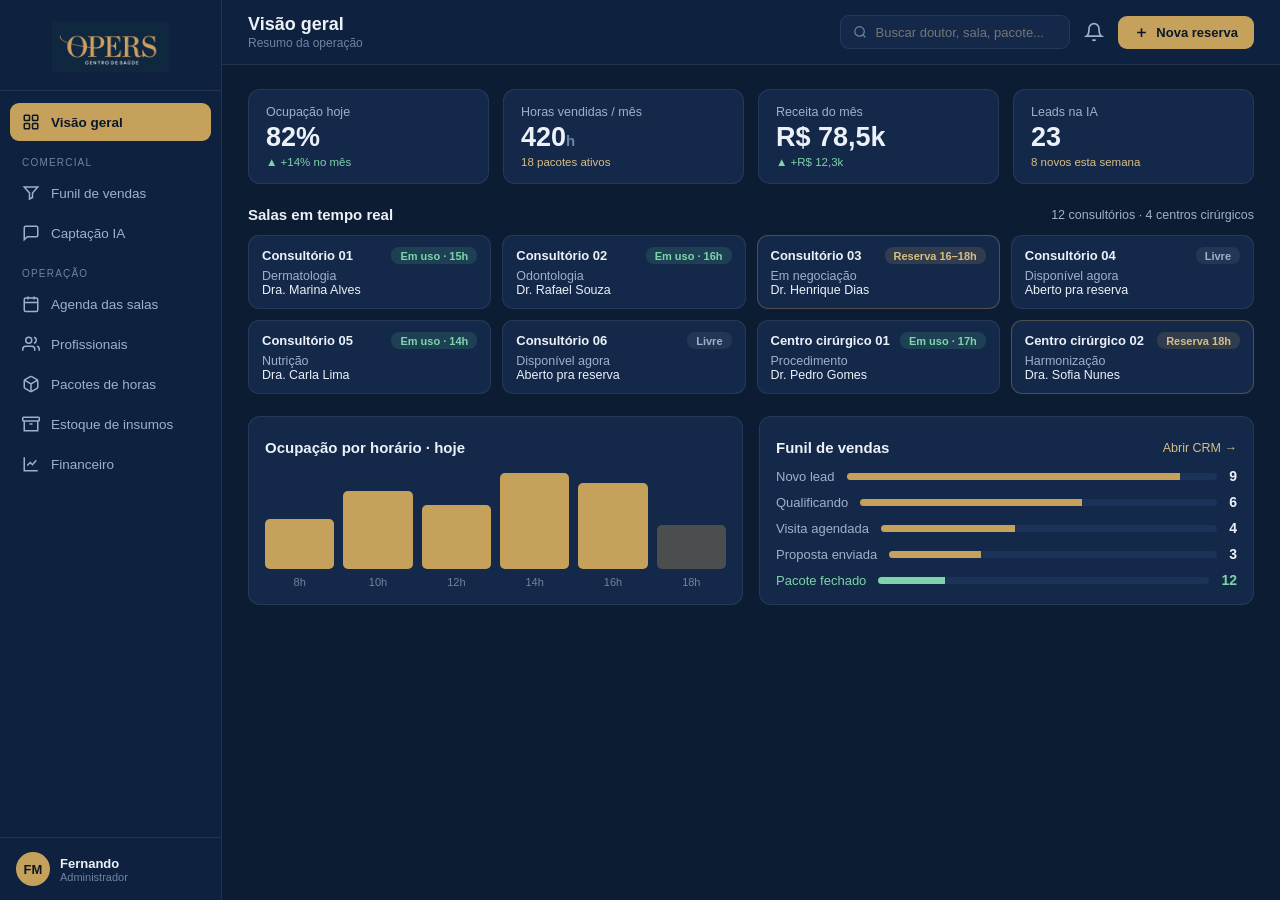
==== commit 8250b4bd: "Logo real + fotos reais das salas + fluxograma interativo" ====
--- a/index.html
+++ b/index.html
@@ -167,13 +167,7 @@
 <div class="app">
   <!-- SIDEBAR -->
   <aside class="side">
-    <div class="brand">
-      <div class="logowrap">
-        <svg class="flourish" viewBox="0 0 74 40" fill="none"><path d="M70 13 C 46 2, 17 -1, 7 12 C 1 20, 6 27, 17 22" stroke="#C6A15B" stroke-width="1.7" stroke-linecap="round"/></svg>
-        <div class="logo">OPERS</div>
-        <div class="sub">CENTRO DE SAÚDE</div>
-      </div>
-    </div>
+    <div class="brand"><img src="[data-uri]" alt="OPERS Centro de Saúde" style="height:50px;width:auto;display:block;" /></div>
     <nav class="nav" id="nav">
       <div class="nav-i on" data-s="dash" data-t="Visão geral" data-c="Resumo da operação">
         <svg viewBox="0 0 24 24" fill="none" stroke="currentColor" stroke-width="2"><rect x="3" y="3" width="7" height="7" rx="1"/><rect x="14" y="3" width="7" height="7" rx="1"/><rect x="14" y="14" width="7" height="7" rx="1"/><rect x="3" y="14" width="7" height="7" rx="1"/></svg>
